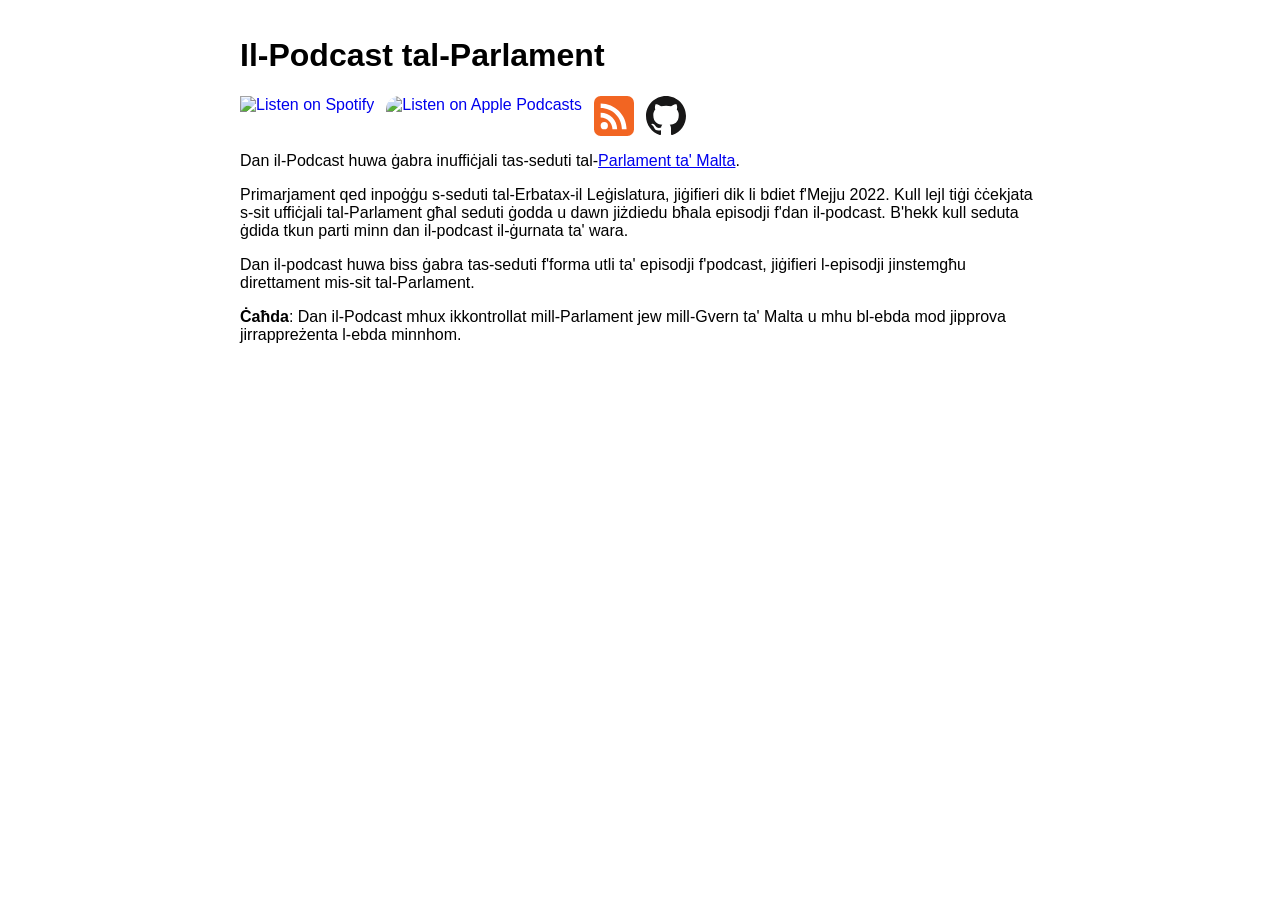
==== public/index.html @ f611dece "Fix index.html: add doctype + lang=mt, use absolute RSS URL Co-authored-by: mdebono <1419715+mdebono" ====
<!doctype html>
<html lang="mt">
    <head>
        <meta charset="utf-8">
        <meta name="viewport" content="width=device-width, initial-scale=1">
        <title>Il-Podcast tal-Parlament</title>
        <link type="application/rss+xml" rel="alternate" title="Il-Podcast tal-Parlament" href="https://parlament.podcast.mt/rss/podcast.rss"/>
        <style>
            body {
                font-family: sans-serif;
                max-width: 800px;
                margin: 0 auto;
                padding: 1em;
            }
            .badges {
                display: flex;
                flex-wrap: wrap;
                gap: 0.75em;
                align-items: center;
                margin-bottom: 1em;
            }
            .badges a {
                display: inline-flex;
                align-items: center;
                text-decoration: none;
            }
        </style>
    </head>
    <body>
        <h1>Il-Podcast tal-Parlament</h1>

        <div class="badges">
            <a href="https://open.spotify.com/show/41wjGno413H9zT7NEJZxs6">
                <img src="img/spotify-podcast-badge-wht-grn-165x40.svg" height="40" alt="Listen on Spotify"></a>

            <a href="https://podcasts.apple.com/us/podcast/il-podcast-tal-parlament/id1657492240?itsct=podcast_box_badge&amp;itscg=30200&amp;ls=1" style="overflow: hidden; border-radius: 13px; height: 40px;">
                <img src="https://tools.applemediaservices.com/api/badges/listen-on-apple-podcasts/badge/en-us?size=250x83&amp;releaseDate=1669820400&h=954d2b16116d54492a51d98b7aefca2b" alt="Listen on Apple Podcasts" style="border-radius: 13px; height: 40px;"></a>

            <a href="https://parlament.podcast.mt/rss/podcast.rss" title="RSS Feed">
                <svg xmlns="http://www.w3.org/2000/svg" viewBox="0 0 24 24" width="40" height="40" aria-label="RSS Feed">
                    <rect width="24" height="24" rx="4" fill="#f26522"/>
                    <circle cx="6.18" cy="17.82" r="2.18" fill="white"/>
                    <path d="M4 4.44v2.83c7.03 0 12.73 5.7 12.73 12.73h2.83c0-8.59-6.97-15.56-15.56-15.56zm0 5.66v2.83c3.9 0 7.07 3.17 7.07 7.07h2.83c0-5.47-4.43-9.9-9.9-9.9z" fill="white"/>
                </svg>
            </a>

            <a href="https://github.com/mdebono/parlament.podcast.mt" title="GitHub">
                <svg xmlns="http://www.w3.org/2000/svg" viewBox="0 0 24 24" width="40" height="40" aria-label="GitHub">
                    <path fill="#181717" d="M12 0C5.37 0 0 5.37 0 12c0 5.31 3.435 9.795 8.205 11.385.6.105.825-.255.825-.57 0-.285-.015-1.23-.015-2.235-3.015.555-3.795-.735-4.035-1.41-.135-.345-.72-1.41-1.23-1.695-.42-.225-1.02-.78-.015-.795.945-.015 1.62.87 1.845 1.23 1.08 1.815 2.805 1.305 3.495.99.105-.78.42-1.305.765-1.605-2.67-.3-5.46-1.335-5.46-5.925 0-1.305.465-2.385 1.23-3.225-.12-.3-.54-1.53.12-3.18 0 0 1.005-.315 3.3 1.23.96-.27 1.98-.405 3-.405s2.04.135 3 .405c2.295-1.56 3.3-1.23 3.3-1.23.66 1.65.24 2.88.12 3.18.765.84 1.23 1.905 1.23 3.225 0 4.605-2.805 5.625-5.475 5.925.435.375.81 1.095.81 2.22 0 1.605-.015 2.895-.015 3.3 0 .315.225.69.825.57A12.02 12.02 0 0 0 24 12c0-6.63-5.37-12-12-12z"/>
                </svg>
            </a>
        </div>

        <p>Dan il-Podcast huwa ġabra inuffiċjali tas-seduti tal-<a href="https://parlament.mt/">Parlament ta' Malta</a>.</p>
        <p>Primarjament qed inpoġġu s-seduti tal-Erbatax-il Leġislatura, jiġifieri dik li bdiet f'Mejju 2022.
            Kull lejl tiġi ċċekjata s-sit uffiċjali tal-Parlament għal seduti ġodda u dawn jiżdiedu bħala episodji f'dan il-podcast.
            B'hekk kull seduta ġdida tkun parti minn dan il-podcast il-ġurnata ta' wara.</p>
        <p>Dan il-podcast huwa biss ġabra tas-seduti f'forma utli ta' episodji f'podcast, jiġifieri l-episodji jinstemgħu direttament mis-sit tal-Parlament.</p>
        <p><strong>Ċaħda</strong>: Dan il-Podcast mhux ikkontrollat mill-Parlament jew mill-Gvern ta' Malta u mhu bl-ebda mod jipprova jirrappreżenta l-ebda minnhom.</p>
    </body>
</html>
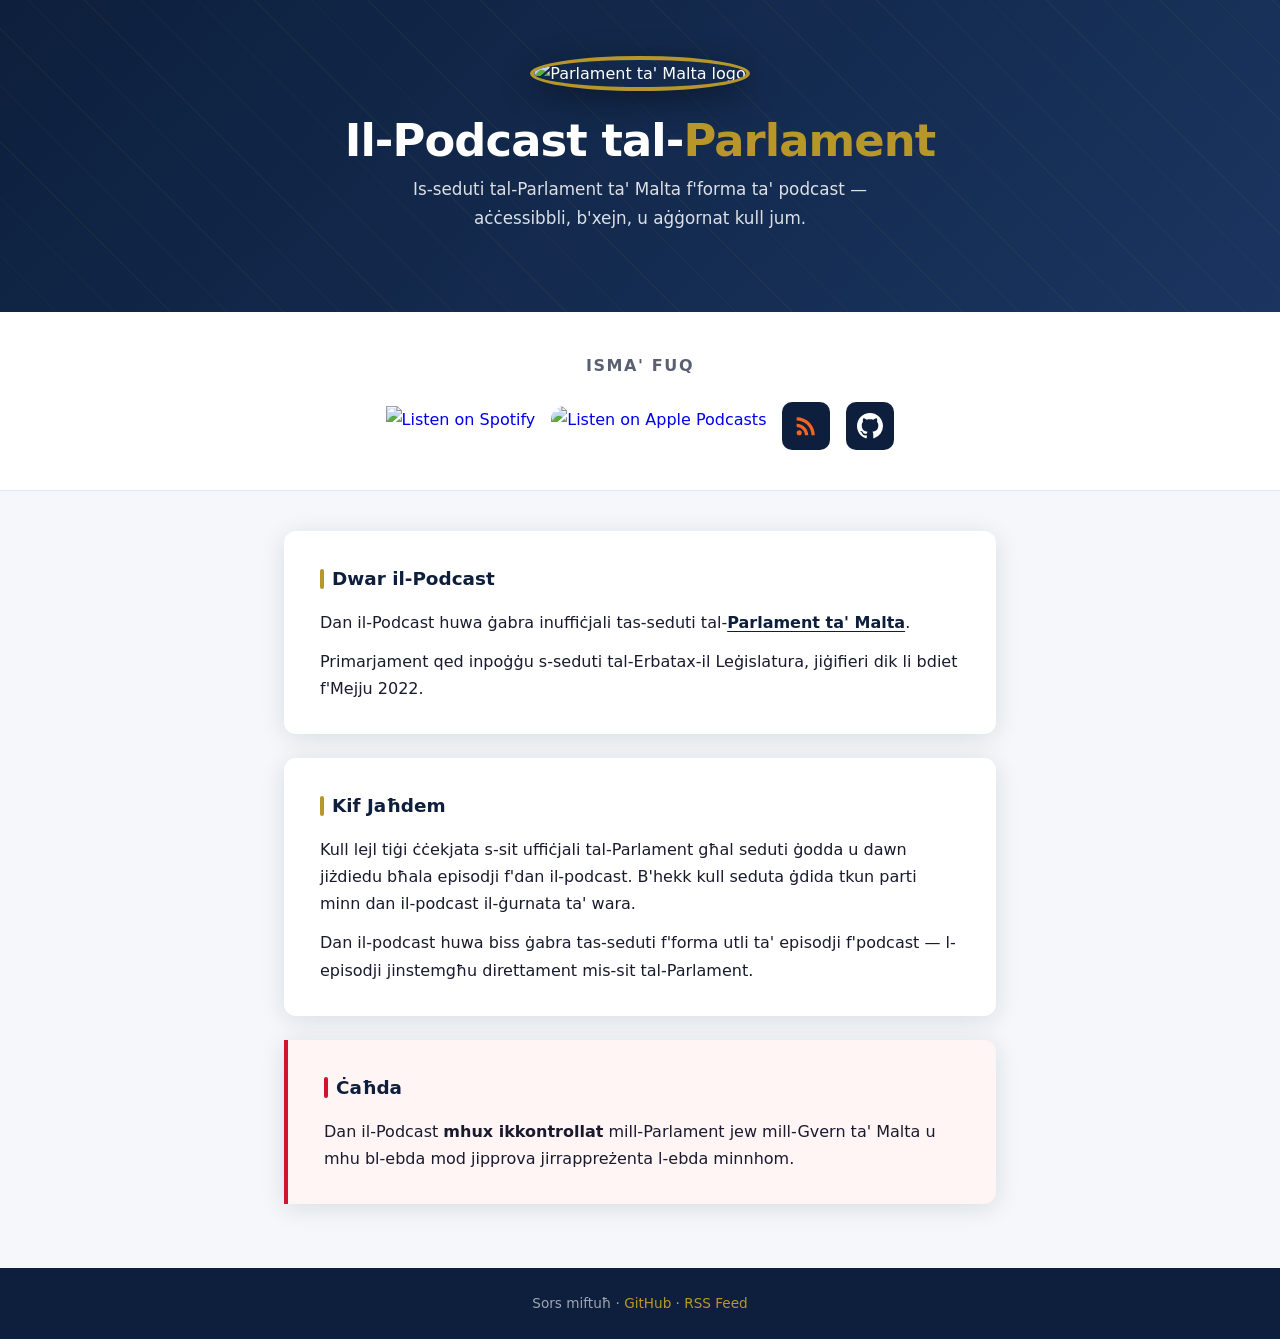
==== commit ee992940: "Overhaul index.html to professional design Co-authored-by: mdebono <1419715+mdebono@users.noreply.gi" ====
--- a/public/index.html
+++ b/public/index.html
@@ -4,58 +4,276 @@
         <meta charset="utf-8">
         <meta name="viewport" content="width=device-width, initial-scale=1">
         <title>Il-Podcast tal-Parlament</title>
+        <meta name="description" content="Ġabra inuffiċjali tas-seduti tal-Parlament ta' Malta f'forma ta' podcast.">
         <link type="application/rss+xml" rel="alternate" title="Il-Podcast tal-Parlament" href="https://parlament.podcast.mt/rss/podcast.rss"/>
         <style>
+            *, *::before, *::after { box-sizing: border-box; margin: 0; padding: 0; }
+
+            :root {
+                --navy:  #0d1f3c;
+                --gold:  #b8972a;
+                --red:   #cf142b;
+                --rss:   #f26522;
+                --light: #f5f7fa;
+                --card:  #ffffff;
+                --text:  #1a1a2e;
+                --muted: #5a6070;
+                --radius: 12px;
+                --shadow: 0 4px 24px rgba(13,31,60,.12);
+            }
+
+            html { scroll-behavior: smooth; }
+
             body {
-                font-family: sans-serif;
-                max-width: 800px;
+                font-family: 'Segoe UI', system-ui, -apple-system, sans-serif;
+                background: var(--light);
+                color: var(--text);
+                line-height: 1.7;
+                min-height: 100vh;
+                display: flex;
+                flex-direction: column;
+            }
+
+            /* ── Hero ── */
+            .hero {
+                background: linear-gradient(135deg, var(--navy) 0%, #1a3560 100%);
+                color: #fff;
+                padding: 3.5rem 1.5rem 3rem;
+                text-align: center;
+                position: relative;
+                overflow: hidden;
+            }
+            .hero::before {
+                content: '';
+                position: absolute;
+                inset: 0;
+                background: repeating-linear-gradient(
+                    45deg,
+                    rgba(184,151,42,.06) 0px,
+                    rgba(184,151,42,.06) 1px,
+                    transparent 1px,
+                    transparent 40px
+                );
+                pointer-events: none;
+            }
+            .hero-inner {
+                position: relative;
+                max-width: 760px;
                 margin: 0 auto;
-                padding: 1em;
+            }
+            .hero-logo {
+                width: 130px;
+                height: 130px;
+                object-fit: cover;
+                border-radius: 50%;
+                border: 4px solid var(--gold);
+                box-shadow: 0 8px 32px rgba(0,0,0,.4);
+                margin-bottom: 1.4rem;
+            }
+            .hero h1 {
+                font-size: clamp(1.8rem, 5vw, 2.8rem);
+                font-weight: 700;
+                letter-spacing: -.02em;
+                margin-bottom: .5rem;
+                line-height: 1.2;
+            }
+            .hero h1 span {
+                color: var(--gold);
+            }
+            .hero-subtitle {
+                font-size: 1.05rem;
+                opacity: .85;
+                max-width: 520px;
+                margin: 0 auto 2rem;
+            }
+
+            /* ── Listen badges ── */
+            .listen-section {
+                background: var(--card);
+                padding: 2.5rem 1.5rem;
+                text-align: center;
+                border-bottom: 1px solid #e4e8f0;
+            }
+            .listen-section h2 {
+                font-size: 1rem;
+                font-weight: 600;
+                text-transform: uppercase;
+                letter-spacing: .1em;
+                color: var(--muted);
+                margin-bottom: 1.4rem;
             }
             .badges {
                 display: flex;
                 flex-wrap: wrap;
-                gap: 0.75em;
-                align-items: center;
-                margin-bottom: 1em;
-            }
-            .badges a {
+                gap: 1rem;
+                align-items: center;
+                justify-content: center;
+            }
+            .badge-link {
                 display: inline-flex;
                 align-items: center;
                 text-decoration: none;
+                border-radius: 10px;
+                transition: transform .18s ease, box-shadow .18s ease;
+            }
+            .badge-link:hover {
+                transform: translateY(-3px);
+                box-shadow: 0 6px 20px rgba(13,31,60,.18);
+            }
+            .badge-link img { display: block; }
+            .badge-apple { border-radius: 13px; height: 40px; overflow: hidden; }
+            .badge-apple img { border-radius: 13px; height: 40px; }
+
+            .badge-icon {
+                display: inline-flex;
+                align-items: center;
+                justify-content: center;
+                width: 48px;
+                height: 48px;
+                border-radius: 10px;
+                background: var(--navy);
+                transition: transform .18s ease, box-shadow .18s ease;
+            }
+            .badge-icon:hover {
+                transform: translateY(-3px);
+                box-shadow: 0 6px 20px rgba(13,31,60,.18);
+            }
+            .badge-icon svg { display: block; }
+            .badge-icon-rss { color: var(--rss); }
+
+            /* ── Main content ── */
+            main {
+                flex: 1;
+                max-width: 760px;
+                margin: 0 auto;
+                padding: 2.5rem 1.5rem;
+                width: 100%;
+            }
+
+            .card {
+                background: var(--card);
+                border-radius: var(--radius);
+                box-shadow: var(--shadow);
+                padding: 2rem 2.25rem;
+                margin-bottom: 1.5rem;
+            }
+            .card h2 {
+                font-size: 1.15rem;
+                font-weight: 700;
+                color: var(--navy);
+                margin-bottom: .9rem;
+                display: flex;
+                align-items: center;
+                gap: .5rem;
+            }
+            .card h2::before {
+                content: '';
+                display: inline-block;
+                width: 4px;
+                height: 1.1em;
+                background: var(--gold);
+                border-radius: 2px;
+                flex-shrink: 0;
+            }
+            .card p {
+                color: var(--text);
+                margin-bottom: .75rem;
+            }
+            .card p:last-child { margin-bottom: 0; }
+            .card a {
+                color: var(--navy);
+                font-weight: 600;
+                text-underline-offset: 3px;
+            }
+            .card a:hover { color: var(--red); }
+
+            .disclaimer {
+                border-left: 4px solid var(--red);
+                background: #fff5f5;
+                border-radius: 0 var(--radius) var(--radius) 0;
+            }
+            .disclaimer h2::before { background: var(--red); }
+
+            /* ── Footer ── */
+            footer {
+                background: var(--navy);
+                color: rgba(255,255,255,.6);
+                text-align: center;
+                font-size: .85rem;
+                padding: 1.5rem 1rem;
+            }
+            footer a {
+                color: var(--gold);
+                text-decoration: none;
+            }
+            footer a:hover { text-decoration: underline; }
+
+            @media (max-width: 480px) {
+                .card { padding: 1.5rem 1.25rem; }
             }
         </style>
     </head>
     <body>
-        <h1>Il-Podcast tal-Parlament</h1>
-
-        <div class="badges">
-            <a href="https://open.spotify.com/show/41wjGno413H9zT7NEJZxs6">
-                <img src="img/spotify-podcast-badge-wht-grn-165x40.svg" height="40" alt="Listen on Spotify"></a>
-
-            <a href="https://podcasts.apple.com/us/podcast/il-podcast-tal-parlament/id1657492240?itsct=podcast_box_badge&amp;itscg=30200&amp;ls=1" style="overflow: hidden; border-radius: 13px; height: 40px;">
-                <img src="https://tools.applemediaservices.com/api/badges/listen-on-apple-podcasts/badge/en-us?size=250x83&amp;releaseDate=1669820400&h=954d2b16116d54492a51d98b7aefca2b" alt="Listen on Apple Podcasts" style="border-radius: 13px; height: 40px;"></a>
-
-            <a href="https://parlament.podcast.mt/rss/podcast.rss" title="RSS Feed">
-                <svg xmlns="http://www.w3.org/2000/svg" viewBox="0 0 24 24" width="40" height="40" aria-label="RSS Feed">
-                    <rect width="24" height="24" rx="4" fill="#f26522"/>
-                    <circle cx="6.18" cy="17.82" r="2.18" fill="white"/>
-                    <path d="M4 4.44v2.83c7.03 0 12.73 5.7 12.73 12.73h2.83c0-8.59-6.97-15.56-15.56-15.56zm0 5.66v2.83c3.9 0 7.07 3.17 7.07 7.07h2.83c0-5.47-4.43-9.9-9.9-9.9z" fill="white"/>
-                </svg>
-            </a>
-
-            <a href="https://github.com/mdebono/parlament.podcast.mt" title="GitHub">
-                <svg xmlns="http://www.w3.org/2000/svg" viewBox="0 0 24 24" width="40" height="40" aria-label="GitHub">
-                    <path fill="#181717" d="M12 0C5.37 0 0 5.37 0 12c0 5.31 3.435 9.795 8.205 11.385.6.105.825-.255.825-.57 0-.285-.015-1.23-.015-2.235-3.015.555-3.795-.735-4.035-1.41-.135-.345-.72-1.41-1.23-1.695-.42-.225-1.02-.78-.015-.795.945-.015 1.62.87 1.845 1.23 1.08 1.815 2.805 1.305 3.495.99.105-.78.42-1.305.765-1.605-2.67-.3-5.46-1.335-5.46-5.925 0-1.305.465-2.385 1.23-3.225-.12-.3-.54-1.53.12-3.18 0 0 1.005-.315 3.3 1.23.96-.27 1.98-.405 3-.405s2.04.135 3 .405c2.295-1.56 3.3-1.23 3.3-1.23.66 1.65.24 2.88.12 3.18.765.84 1.23 1.905 1.23 3.225 0 4.605-2.805 5.625-5.475 5.925.435.375.81 1.095.81 2.22 0 1.605-.015 2.895-.015 3.3 0 .315.225.69.825.57A12.02 12.02 0 0 0 24 12c0-6.63-5.37-12-12-12z"/>
-                </svg>
-            </a>
-        </div>
-
-        <p>Dan il-Podcast huwa ġabra inuffiċjali tas-seduti tal-<a href="https://parlament.mt/">Parlament ta' Malta</a>.</p>
-        <p>Primarjament qed inpoġġu s-seduti tal-Erbatax-il Leġislatura, jiġifieri dik li bdiet f'Mejju 2022.
-            Kull lejl tiġi ċċekjata s-sit uffiċjali tal-Parlament għal seduti ġodda u dawn jiżdiedu bħala episodji f'dan il-podcast.
-            B'hekk kull seduta ġdida tkun parti minn dan il-podcast il-ġurnata ta' wara.</p>
-        <p>Dan il-podcast huwa biss ġabra tas-seduti f'forma utli ta' episodji f'podcast, jiġifieri l-episodji jinstemgħu direttament mis-sit tal-Parlament.</p>
-        <p><strong>Ċaħda</strong>: Dan il-Podcast mhux ikkontrollat mill-Parlament jew mill-Gvern ta' Malta u mhu bl-ebda mod jipprova jirrappreżenta l-ebda minnhom.</p>
+
+        <!-- Hero -->
+        <header class="hero">
+            <div class="hero-inner">
+                <img class="hero-logo" src="img/parlament-logo.jpg" alt="Parlament ta' Malta logo">
+                <h1>Il-Podcast tal-<span>Parlament</span></h1>
+                <p class="hero-subtitle">Is-seduti tal-Parlament ta' Malta f'forma ta' podcast — aċċessibbli, b'xejn, u aġġornat kull jum.</p>
+            </div>
+        </header>
+
+        <!-- Listen On -->
+        <section class="listen-section">
+            <h2>Isma' fuq</h2>
+            <div class="badges">
+                <a class="badge-link" href="https://open.spotify.com/show/41wjGno413H9zT7NEJZxs6" title="Listen on Spotify">
+                    <img src="img/spotify-podcast-badge-wht-grn-165x40.svg" height="40" alt="Listen on Spotify">
+                </a>
+
+                <a class="badge-link badge-apple" href="https://podcasts.apple.com/us/podcast/il-podcast-tal-parlament/id1657492240?itsct=podcast_box_badge&amp;itscg=30200&amp;ls=1" title="Listen on Apple Podcasts">
+                    <img src="https://tools.applemediaservices.com/api/badges/listen-on-apple-podcasts/badge/en-us?size=250x83&amp;releaseDate=1669820400&h=954d2b16116d54492a51d98b7aefca2b" alt="Listen on Apple Podcasts">
+                </a>
+
+                <a class="badge-icon badge-icon-rss" href="https://parlament.podcast.mt/rss/podcast.rss" title="RSS Feed">
+                    <svg xmlns="http://www.w3.org/2000/svg" viewBox="0 0 24 24" width="28" height="28" aria-label="RSS Feed">
+                        <circle cx="6.18" cy="17.82" r="2.18" fill="currentColor"/>
+                        <path d="M4 4.44v2.83c7.03 0 12.73 5.7 12.73 12.73h2.83c0-8.59-6.97-15.56-15.56-15.56zm0 5.66v2.83c3.9 0 7.07 3.17 7.07 7.07h2.83c0-5.47-4.43-9.9-9.9-9.9z" fill="currentColor"/>
+                    </svg>
+                </a>
+
+                <a class="badge-icon" href="https://github.com/mdebono/parlament.podcast.mt" title="GitHub">
+                    <svg xmlns="http://www.w3.org/2000/svg" viewBox="0 0 24 24" width="26" height="26" aria-label="GitHub">
+                        <path fill="#ffffff" d="M12 0C5.37 0 0 5.37 0 12c0 5.31 3.435 9.795 8.205 11.385.6.105.825-.255.825-.57 0-.285-.015-1.23-.015-2.235-3.015.555-3.795-.735-4.035-1.41-.135-.345-.72-1.41-1.23-1.695-.42-.225-1.02-.78-.015-.795.945-.015 1.62.87 1.845 1.23 1.08 1.815 2.805 1.305 3.495.99.105-.78.42-1.305.765-1.605-2.67-.3-5.46-1.335-5.46-5.925 0-1.305.465-2.385 1.23-3.225-.12-.3-.54-1.53.12-3.18 0 0 1.005-.315 3.3 1.23.96-.27 1.98-.405 3-.405s2.04.135 3 .405c2.295-1.56 3.3-1.23 3.3-1.23.66 1.65.24 2.88.12 3.18.765.84 1.23 1.905 1.23 3.225 0 4.605-2.805 5.625-5.475 5.925.435.375.81 1.095.81 2.22 0 1.605-.015 2.895-.015 3.3 0 .315.225.69.825.57A12.02 12.02 0 0 0 24 12c0-6.63-5.37-12-12-12z"/>
+                    </svg>
+                </a>
+            </div>
+        </section>
+
+        <!-- Main content cards -->
+        <main>
+            <article class="card">
+                <h2>Dwar il-Podcast</h2>
+                <p>Dan il-Podcast huwa ġabra inuffiċjali tas-seduti tal-<a href="https://parlament.mt/">Parlament ta' Malta</a>.</p>
+                <p>Primarjament qed inpoġġu s-seduti tal-Erbatax-il Leġislatura, jiġifieri dik li bdiet f'Mejju 2022.</p>
+            </article>
+
+            <article class="card">
+                <h2>Kif Jaħdem</h2>
+                <p>Kull lejl tiġi ċċekjata s-sit uffiċjali tal-Parlament għal seduti ġodda u dawn jiżdiedu bħala episodji f'dan il-podcast. B'hekk kull seduta ġdida tkun parti minn dan il-podcast il-ġurnata ta' wara.</p>
+                <p>Dan il-podcast huwa biss ġabra tas-seduti f'forma utli ta' episodji f'podcast — l-episodji jinstemgħu direttament mis-sit tal-Parlament.</p>
+            </article>
+
+            <article class="card disclaimer">
+                <h2>Ċaħda</h2>
+                <p>Dan il-Podcast <strong>mhux ikkontrollat</strong> mill-Parlament jew mill-Gvern ta' Malta u mhu bl-ebda mod jipprova jirrappreżenta l-ebda minnhom.</p>
+            </article>
+        </main>
+
+        <footer>
+            <p>Sors miftuħ · <a href="https://github.com/mdebono/parlament.podcast.mt">GitHub</a> · <a href="https://parlament.podcast.mt/rss/podcast.rss">RSS Feed</a></p>
+        </footer>
+
     </body>
 </html>
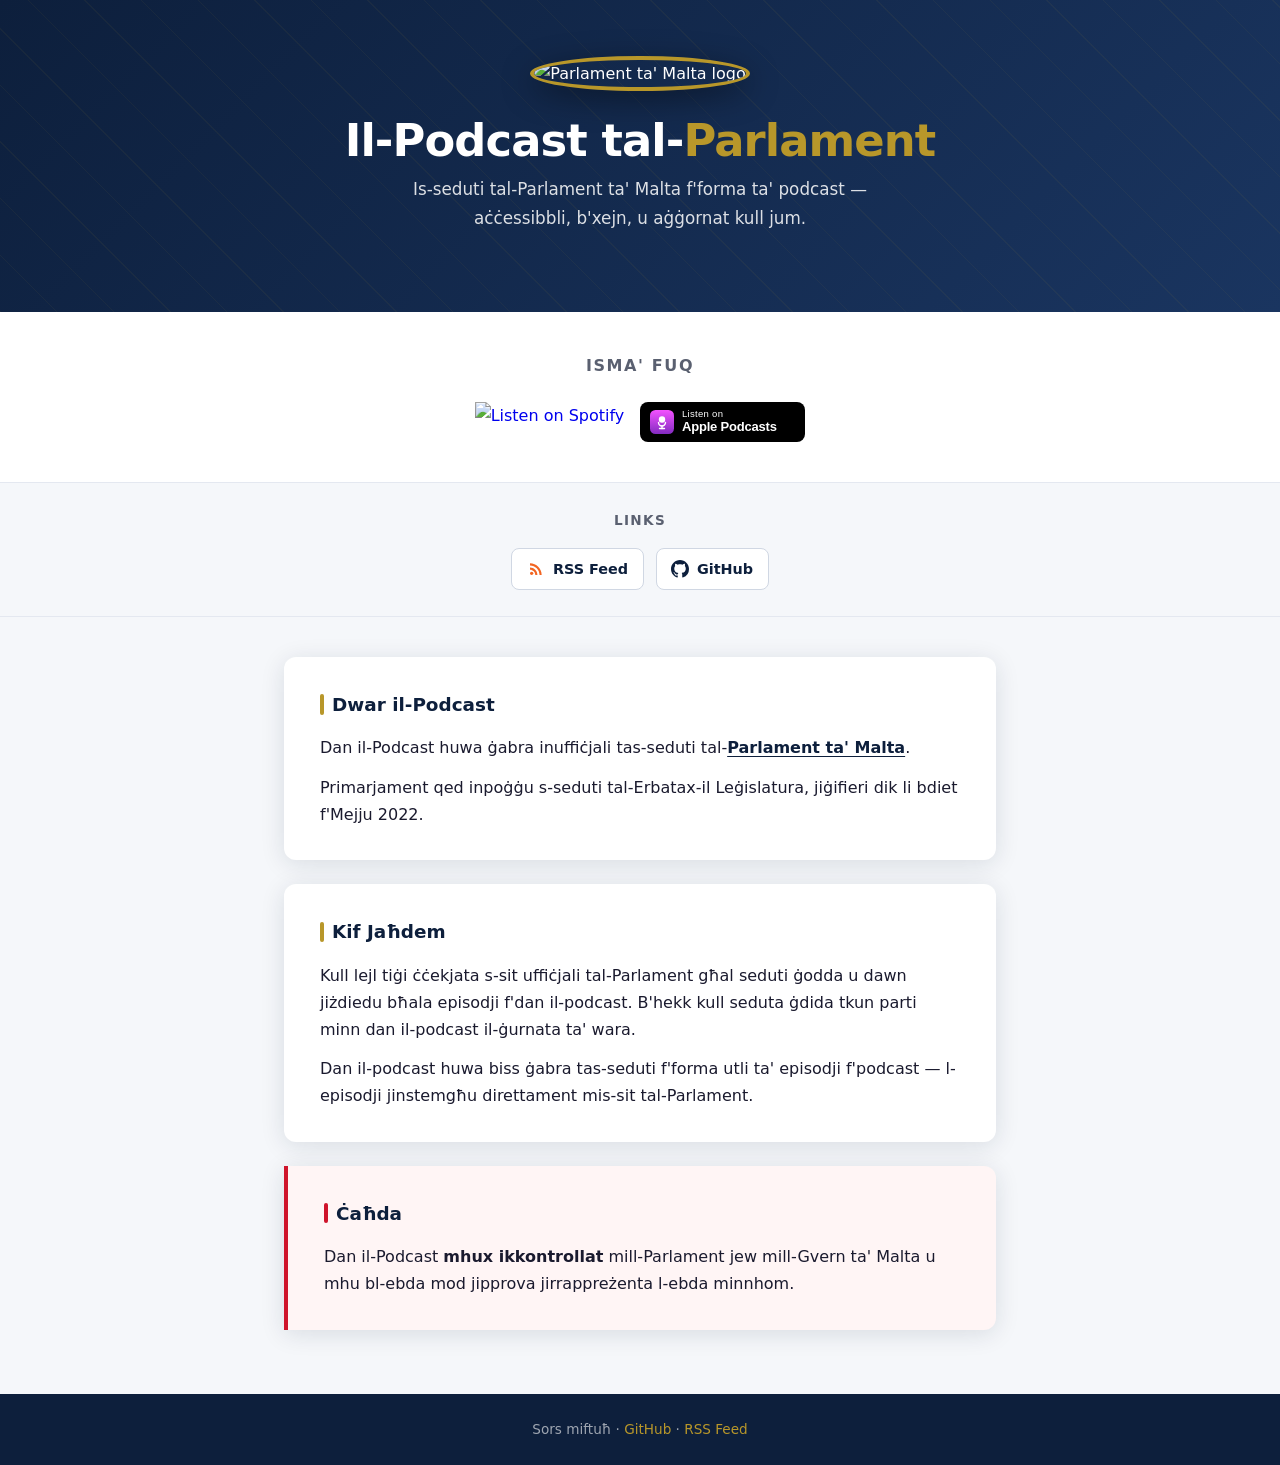
==== commit f4edc273: "Fix Apple Podcasts badge (local SVG) and separate RSS/GitHub into Links section Co-authored-by: mdeb" ====
--- a/public/index.html
+++ b/public/index.html
@@ -121,25 +121,49 @@
                 box-shadow: 0 6px 20px rgba(13,31,60,.18);
             }
             .badge-link img { display: block; }
-            .badge-apple { border-radius: 13px; height: 40px; overflow: hidden; }
-            .badge-apple img { border-radius: 13px; height: 40px; }
-
-            .badge-icon {
+
+            /* ── Links section ── */
+            .links-section {
+                background: var(--light);
+                padding: 1.6rem 1.5rem;
+                text-align: center;
+                border-bottom: 1px solid #e4e8f0;
+            }
+            .links-section h2 {
+                font-size: .85rem;
+                font-weight: 600;
+                text-transform: uppercase;
+                letter-spacing: .1em;
+                color: var(--muted);
+                margin-bottom: 1rem;
+            }
+            .icon-links {
+                display: flex;
+                flex-wrap: wrap;
+                gap: .75rem;
+                align-items: center;
+                justify-content: center;
+            }
+            .icon-link {
                 display: inline-flex;
                 align-items: center;
-                justify-content: center;
-                width: 48px;
-                height: 48px;
-                border-radius: 10px;
-                background: var(--navy);
-                transition: transform .18s ease, box-shadow .18s ease;
-            }
-            .badge-icon:hover {
-                transform: translateY(-3px);
-                box-shadow: 0 6px 20px rgba(13,31,60,.18);
-            }
-            .badge-icon svg { display: block; }
-            .badge-icon-rss { color: var(--rss); }
+                gap: .5rem;
+                text-decoration: none;
+                color: var(--navy);
+                font-size: .9rem;
+                font-weight: 600;
+                padding: .5rem .9rem;
+                border-radius: 8px;
+                border: 1.5px solid #d0d7e3;
+                background: var(--card);
+                transition: border-color .18s ease, box-shadow .18s ease, transform .18s ease;
+            }
+            .icon-link:hover {
+                border-color: var(--navy);
+                box-shadow: 0 4px 14px rgba(13,31,60,.12);
+                transform: translateY(-2px);
+            }
+            .icon-link svg { flex-shrink: 0; }
 
             /* ── Main content ── */
             main {
@@ -232,21 +256,29 @@
                     <img src="img/spotify-podcast-badge-wht-grn-165x40.svg" height="40" alt="Listen on Spotify">
                 </a>
 
-                <a class="badge-link badge-apple" href="https://podcasts.apple.com/us/podcast/il-podcast-tal-parlament/id1657492240?itsct=podcast_box_badge&amp;itscg=30200&amp;ls=1" title="Listen on Apple Podcasts">
-                    <img src="https://tools.applemediaservices.com/api/badges/listen-on-apple-podcasts/badge/en-us?size=250x83&amp;releaseDate=1669820400&h=954d2b16116d54492a51d98b7aefca2b" alt="Listen on Apple Podcasts">
+                <a class="badge-link" href="https://podcasts.apple.com/us/podcast/il-podcast-tal-parlament/id1657492240?itsct=podcast_box_badge&amp;itscg=30200&amp;ls=1" title="Listen on Apple Podcasts">
+                    <img src="img/apple-podcasts-badge.svg" height="40" alt="Listen on Apple Podcasts">
                 </a>
-
-                <a class="badge-icon badge-icon-rss" href="https://parlament.podcast.mt/rss/podcast.rss" title="RSS Feed">
-                    <svg xmlns="http://www.w3.org/2000/svg" viewBox="0 0 24 24" width="28" height="28" aria-label="RSS Feed">
+            </div>
+        </section>
+
+        <!-- RSS & GitHub links -->
+        <section class="links-section">
+            <h2>Links</h2>
+            <div class="icon-links">
+                <a class="icon-link" href="https://parlament.podcast.mt/rss/podcast.rss" title="RSS Feed">
+                    <svg xmlns="http://www.w3.org/2000/svg" viewBox="0 0 24 24" width="18" height="18" aria-hidden="true" style="color:var(--rss)">
                         <circle cx="6.18" cy="17.82" r="2.18" fill="currentColor"/>
                         <path d="M4 4.44v2.83c7.03 0 12.73 5.7 12.73 12.73h2.83c0-8.59-6.97-15.56-15.56-15.56zm0 5.66v2.83c3.9 0 7.07 3.17 7.07 7.07h2.83c0-5.47-4.43-9.9-9.9-9.9z" fill="currentColor"/>
                     </svg>
+                    RSS Feed
                 </a>
 
-                <a class="badge-icon" href="https://github.com/mdebono/parlament.podcast.mt" title="GitHub">
-                    <svg xmlns="http://www.w3.org/2000/svg" viewBox="0 0 24 24" width="26" height="26" aria-label="GitHub">
-                        <path fill="#ffffff" d="M12 0C5.37 0 0 5.37 0 12c0 5.31 3.435 9.795 8.205 11.385.6.105.825-.255.825-.57 0-.285-.015-1.23-.015-2.235-3.015.555-3.795-.735-4.035-1.41-.135-.345-.72-1.41-1.23-1.695-.42-.225-1.02-.78-.015-.795.945-.015 1.62.87 1.845 1.23 1.08 1.815 2.805 1.305 3.495.99.105-.78.42-1.305.765-1.605-2.67-.3-5.46-1.335-5.46-5.925 0-1.305.465-2.385 1.23-3.225-.12-.3-.54-1.53.12-3.18 0 0 1.005-.315 3.3 1.23.96-.27 1.98-.405 3-.405s2.04.135 3 .405c2.295-1.56 3.3-1.23 3.3-1.23.66 1.65.24 2.88.12 3.18.765.84 1.23 1.905 1.23 3.225 0 4.605-2.805 5.625-5.475 5.925.435.375.81 1.095.81 2.22 0 1.605-.015 2.895-.015 3.3 0 .315.225.69.825.57A12.02 12.02 0 0 0 24 12c0-6.63-5.37-12-12-12z"/>
+                <a class="icon-link" href="https://github.com/mdebono/parlament.podcast.mt" title="GitHub">
+                    <svg xmlns="http://www.w3.org/2000/svg" viewBox="0 0 24 24" width="18" height="18" aria-hidden="true">
+                        <path fill="currentColor" d="M12 0C5.37 0 0 5.37 0 12c0 5.31 3.435 9.795 8.205 11.385.6.105.825-.255.825-.57 0-.285-.015-1.23-.015-2.235-3.015.555-3.795-.735-4.035-1.41-.135-.345-.72-1.41-1.23-1.695-.42-.225-1.02-.78-.015-.795.945-.015 1.62.87 1.845 1.23 1.08 1.815 2.805 1.305 3.495.99.105-.78.42-1.305.765-1.605-2.67-.3-5.46-1.335-5.46-5.925 0-1.305.465-2.385 1.23-3.225-.12-.3-.54-1.53.12-3.18 0 0 1.005-.315 3.3 1.23.96-.27 1.98-.405 3-.405s2.04.135 3 .405c2.295-1.56 3.3-1.23 3.3-1.23.66 1.65.24 2.88.12 3.18.765.84 1.23 1.905 1.23 3.225 0 4.605-2.805 5.625-5.475 5.925.435.375.81 1.095.81 2.22 0 1.605-.015 2.895-.015 3.3 0 .315.225.69.825.57A12.02 12.02 0 0 0 24 12c0-6.63-5.37-12-12-12z"/>
                     </svg>
+                    GitHub
                 </a>
             </div>
         </section>
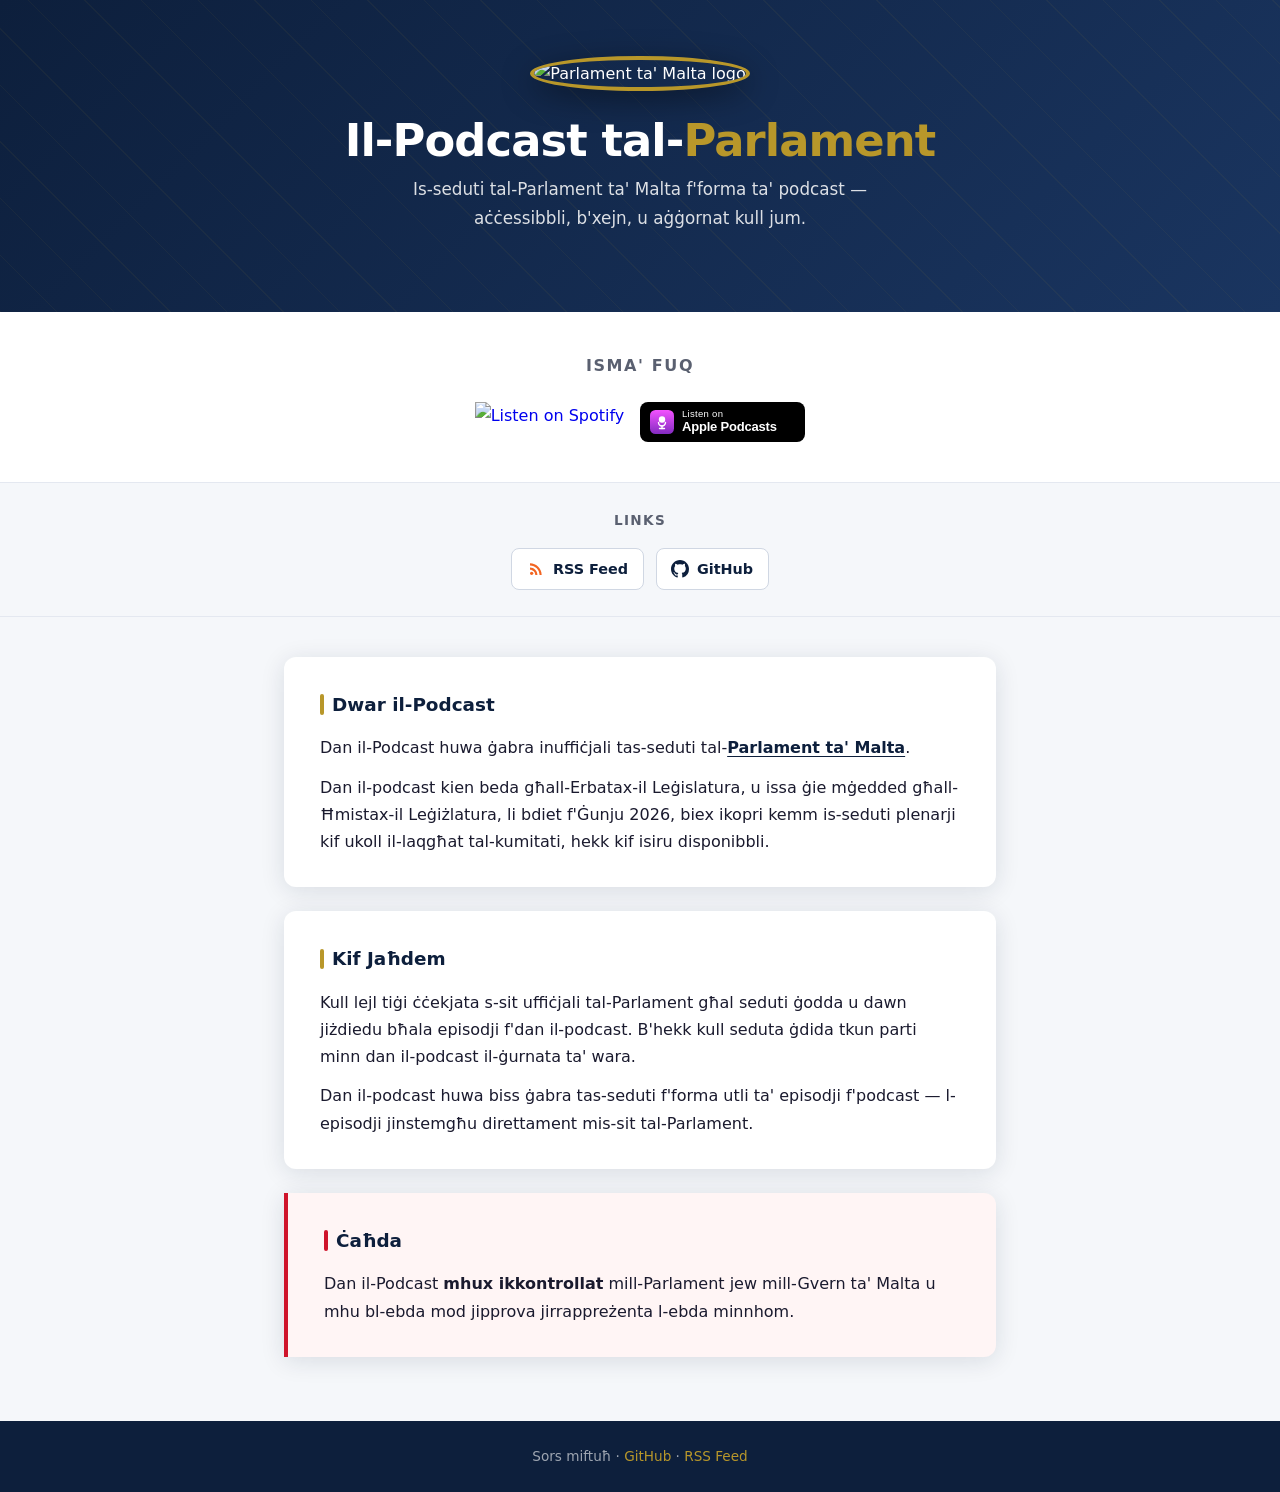
==== commit 6b05aba5: "Update contact email, add feed description links, refresh legislature text - Switch the podcast's it" ====
--- a/public/index.html
+++ b/public/index.html
@@ -6,236 +6,7 @@
         <title>Il-Podcast tal-Parlament</title>
         <meta name="description" content="Ġabra inuffiċjali tas-seduti tal-Parlament ta' Malta f'forma ta' podcast.">
         <link type="application/rss+xml" rel="alternate" title="Il-Podcast tal-Parlament" href="https://parlament.podcast.mt/rss/podcast.rss"/>
-        <style>
-            *, *::before, *::after { box-sizing: border-box; margin: 0; padding: 0; }
-
-            :root {
-                --navy:  #0d1f3c;
-                --gold:  #b8972a;
-                --red:   #cf142b;
-                --rss:   #f26522;
-                --light: #f5f7fa;
-                --card:  #ffffff;
-                --text:  #1a1a2e;
-                --muted: #5a6070;
-                --radius: 12px;
-                --shadow: 0 4px 24px rgba(13,31,60,.12);
-            }
-
-            html { scroll-behavior: smooth; }
-
-            body {
-                font-family: 'Segoe UI', system-ui, -apple-system, sans-serif;
-                background: var(--light);
-                color: var(--text);
-                line-height: 1.7;
-                min-height: 100vh;
-                display: flex;
-                flex-direction: column;
-            }
-
-            /* ── Hero ── */
-            .hero {
-                background: linear-gradient(135deg, var(--navy) 0%, #1a3560 100%);
-                color: #fff;
-                padding: 3.5rem 1.5rem 3rem;
-                text-align: center;
-                position: relative;
-                overflow: hidden;
-            }
-            .hero::before {
-                content: '';
-                position: absolute;
-                inset: 0;
-                background: repeating-linear-gradient(
-                    45deg,
-                    rgba(184,151,42,.06) 0px,
-                    rgba(184,151,42,.06) 1px,
-                    transparent 1px,
-                    transparent 40px
-                );
-                pointer-events: none;
-            }
-            .hero-inner {
-                position: relative;
-                max-width: 760px;
-                margin: 0 auto;
-            }
-            .hero-logo {
-                width: 130px;
-                height: 130px;
-                object-fit: cover;
-                border-radius: 50%;
-                border: 4px solid var(--gold);
-                box-shadow: 0 8px 32px rgba(0,0,0,.4);
-                margin-bottom: 1.4rem;
-            }
-            .hero h1 {
-                font-size: clamp(1.8rem, 5vw, 2.8rem);
-                font-weight: 700;
-                letter-spacing: -.02em;
-                margin-bottom: .5rem;
-                line-height: 1.2;
-            }
-            .hero h1 span {
-                color: var(--gold);
-            }
-            .hero-subtitle {
-                font-size: 1.05rem;
-                opacity: .85;
-                max-width: 520px;
-                margin: 0 auto 2rem;
-            }
-
-            /* ── Listen badges ── */
-            .listen-section {
-                background: var(--card);
-                padding: 2.5rem 1.5rem;
-                text-align: center;
-                border-bottom: 1px solid #e4e8f0;
-            }
-            .listen-section h2 {
-                font-size: 1rem;
-                font-weight: 600;
-                text-transform: uppercase;
-                letter-spacing: .1em;
-                color: var(--muted);
-                margin-bottom: 1.4rem;
-            }
-            .badges {
-                display: flex;
-                flex-wrap: wrap;
-                gap: 1rem;
-                align-items: center;
-                justify-content: center;
-            }
-            .badge-link {
-                display: inline-flex;
-                align-items: center;
-                text-decoration: none;
-                border-radius: 10px;
-                transition: transform .18s ease, box-shadow .18s ease;
-            }
-            .badge-link:hover {
-                transform: translateY(-3px);
-                box-shadow: 0 6px 20px rgba(13,31,60,.18);
-            }
-            .badge-link img { display: block; }
-
-            /* ── Links section ── */
-            .links-section {
-                background: var(--light);
-                padding: 1.6rem 1.5rem;
-                text-align: center;
-                border-bottom: 1px solid #e4e8f0;
-            }
-            .links-section h2 {
-                font-size: .85rem;
-                font-weight: 600;
-                text-transform: uppercase;
-                letter-spacing: .1em;
-                color: var(--muted);
-                margin-bottom: 1rem;
-            }
-            .icon-links {
-                display: flex;
-                flex-wrap: wrap;
-                gap: .75rem;
-                align-items: center;
-                justify-content: center;
-            }
-            .icon-link {
-                display: inline-flex;
-                align-items: center;
-                gap: .5rem;
-                text-decoration: none;
-                color: var(--navy);
-                font-size: .9rem;
-                font-weight: 600;
-                padding: .5rem .9rem;
-                border-radius: 8px;
-                border: 1.5px solid #d0d7e3;
-                background: var(--card);
-                transition: border-color .18s ease, box-shadow .18s ease, transform .18s ease;
-            }
-            .icon-link:hover {
-                border-color: var(--navy);
-                box-shadow: 0 4px 14px rgba(13,31,60,.12);
-                transform: translateY(-2px);
-            }
-            .icon-link svg { flex-shrink: 0; }
-
-            /* ── Main content ── */
-            main {
-                flex: 1;
-                max-width: 760px;
-                margin: 0 auto;
-                padding: 2.5rem 1.5rem;
-                width: 100%;
-            }
-
-            .card {
-                background: var(--card);
-                border-radius: var(--radius);
-                box-shadow: var(--shadow);
-                padding: 2rem 2.25rem;
-                margin-bottom: 1.5rem;
-            }
-            .card h2 {
-                font-size: 1.15rem;
-                font-weight: 700;
-                color: var(--navy);
-                margin-bottom: .9rem;
-                display: flex;
-                align-items: center;
-                gap: .5rem;
-            }
-            .card h2::before {
-                content: '';
-                display: inline-block;
-                width: 4px;
-                height: 1.1em;
-                background: var(--gold);
-                border-radius: 2px;
-                flex-shrink: 0;
-            }
-            .card p {
-                color: var(--text);
-                margin-bottom: .75rem;
-            }
-            .card p:last-child { margin-bottom: 0; }
-            .card a {
-                color: var(--navy);
-                font-weight: 600;
-                text-underline-offset: 3px;
-            }
-            .card a:hover { color: var(--red); }
-
-            .disclaimer {
-                border-left: 4px solid var(--red);
-                background: #fff5f5;
-                border-radius: 0 var(--radius) var(--radius) 0;
-            }
-            .disclaimer h2::before { background: var(--red); }
-
-            /* ── Footer ── */
-            footer {
-                background: var(--navy);
-                color: rgba(255,255,255,.6);
-                text-align: center;
-                font-size: .85rem;
-                padding: 1.5rem 1rem;
-            }
-            footer a {
-                color: var(--gold);
-                text-decoration: none;
-            }
-            footer a:hover { text-decoration: underline; }
-
-            @media (max-width: 480px) {
-                .card { padding: 1.5rem 1.25rem; }
-            }
-        </style>
+        <link rel="stylesheet" href="css/style.css">
     </head>
     <body>
 
@@ -267,7 +38,7 @@
             <h2>Links</h2>
             <div class="icon-links">
                 <a class="icon-link" href="https://parlament.podcast.mt/rss/podcast.rss" title="RSS Feed">
-                    <svg xmlns="http://www.w3.org/2000/svg" viewBox="0 0 24 24" width="18" height="18" aria-hidden="true" style="color:var(--rss)">
+                    <svg class="icon-rss" xmlns="http://www.w3.org/2000/svg" viewBox="0 0 24 24" width="18" height="18" aria-hidden="true">
                         <circle cx="6.18" cy="17.82" r="2.18" fill="currentColor"/>
                         <path d="M4 4.44v2.83c7.03 0 12.73 5.7 12.73 12.73h2.83c0-8.59-6.97-15.56-15.56-15.56zm0 5.66v2.83c3.9 0 7.07 3.17 7.07 7.07h2.83c0-5.47-4.43-9.9-9.9-9.9z" fill="currentColor"/>
                     </svg>
@@ -288,7 +59,7 @@
             <article class="card">
                 <h2>Dwar il-Podcast</h2>
                 <p>Dan il-Podcast huwa ġabra inuffiċjali tas-seduti tal-<a href="https://parlament.mt/">Parlament ta' Malta</a>.</p>
-                <p>Primarjament qed inpoġġu s-seduti tal-Erbatax-il Leġislatura, jiġifieri dik li bdiet f'Mejju 2022.</p>
+                <p>Dan il-podcast kien beda għall-Erbatax-il Leġislatura, u issa ġie mġedded għall-Ħmistax-il Leġiżlatura, li bdiet f'Ġunju 2026, biex ikopri kemm is-seduti plenarji kif ukoll il-laqgħat tal-kumitati, hekk kif isiru disponibbli.</p>
             </article>
 
             <article class="card">
--- a/public/css/style.css
+++ b/public/css/style.css
@@ -0,0 +1,231 @@
+*, *::before, *::after { box-sizing: border-box; margin: 0; padding: 0; }
+
+:root {
+    --navy:  #0d1f3c;
+    --gold:  #b8972a;
+    --red:   #cf142b;
+    --rss:   #f26522;
+    --light: #f5f7fa;
+    --card:  #ffffff;
+    --text:  #1a1a2e;
+    --muted: #5a6070;
+    --radius: 12px;
+    --shadow: 0 4px 24px rgba(13,31,60,.12);
+}
+
+@media (prefers-reduced-motion: no-preference) {
+    html { scroll-behavior: smooth; }
+}
+
+body {
+    font-family: 'Segoe UI', system-ui, -apple-system, sans-serif;
+    background: var(--light);
+    color: var(--text);
+    line-height: 1.7;
+    min-height: 100vh;
+    display: flex;
+    flex-direction: column;
+}
+
+/* ── Hero ── */
+.hero {
+    background: linear-gradient(135deg, var(--navy) 0%, #1a3560 100%);
+    color: #fff;
+    padding: 3.5rem 1.5rem 3rem;
+    text-align: center;
+    position: relative;
+    overflow: hidden;
+}
+.hero::before {
+    content: '';
+    position: absolute;
+    inset: 0;
+    background: repeating-linear-gradient(
+        45deg,
+        rgba(184,151,42,.06) 0px,
+        rgba(184,151,42,.06) 1px,
+        transparent 1px,
+        transparent 40px
+    );
+    pointer-events: none;
+}
+.hero-inner {
+    position: relative;
+    max-width: 760px;
+    margin: 0 auto;
+}
+.hero-logo {
+    width: 130px;
+    height: 130px;
+    object-fit: cover;
+    border-radius: 50%;
+    border: 4px solid var(--gold);
+    box-shadow: 0 8px 32px rgba(0,0,0,.4);
+    margin-bottom: 1.4rem;
+}
+.hero h1 {
+    font-size: clamp(1.8rem, 5vw, 2.8rem);
+    font-weight: 700;
+    letter-spacing: -.02em;
+    margin-bottom: .5rem;
+    line-height: 1.2;
+}
+.hero h1 span {
+    color: var(--gold);
+}
+.hero-subtitle {
+    font-size: 1.05rem;
+    opacity: .85;
+    max-width: 520px;
+    margin: 0 auto 2rem;
+}
+
+/* ── Listen badges ── */
+.listen-section {
+    background: var(--card);
+    padding: 2.5rem 1.5rem;
+    text-align: center;
+    border-bottom: 1px solid #e4e8f0;
+}
+.listen-section h2 {
+    font-size: 1rem;
+    font-weight: 600;
+    text-transform: uppercase;
+    letter-spacing: .1em;
+    color: var(--muted);
+    margin-bottom: 1.4rem;
+}
+.badges {
+    display: flex;
+    flex-wrap: wrap;
+    gap: 1rem;
+    align-items: center;
+    justify-content: center;
+}
+.badge-link {
+    display: inline-flex;
+    align-items: center;
+    text-decoration: none;
+    border-radius: 10px;
+    transition: transform .18s ease, box-shadow .18s ease;
+}
+.badge-link:hover {
+    transform: translateY(-3px);
+    box-shadow: 0 6px 20px rgba(13,31,60,.18);
+}
+.badge-link img { display: block; }
+
+/* ── Links section ── */
+.links-section {
+    background: var(--light);
+    padding: 1.6rem 1.5rem;
+    text-align: center;
+    border-bottom: 1px solid #e4e8f0;
+}
+.links-section h2 {
+    font-size: .85rem;
+    font-weight: 600;
+    text-transform: uppercase;
+    letter-spacing: .1em;
+    color: var(--muted);
+    margin-bottom: 1rem;
+}
+.icon-links {
+    display: flex;
+    flex-wrap: wrap;
+    gap: .75rem;
+    align-items: center;
+    justify-content: center;
+}
+.icon-link {
+    display: inline-flex;
+    align-items: center;
+    gap: .5rem;
+    text-decoration: none;
+    color: var(--navy);
+    font-size: .9rem;
+    font-weight: 600;
+    padding: .5rem .9rem;
+    border-radius: 8px;
+    border: 1.5px solid #d0d7e3;
+    background: var(--card);
+    transition: border-color .18s ease, box-shadow .18s ease, transform .18s ease;
+}
+.icon-link:hover {
+    border-color: var(--navy);
+    box-shadow: 0 4px 14px rgba(13,31,60,.12);
+    transform: translateY(-2px);
+}
+.icon-link svg { flex-shrink: 0; }
+.icon-rss { color: var(--rss); }
+
+/* ── Main content ── */
+main {
+    flex: 1;
+    max-width: 760px;
+    margin: 0 auto;
+    padding: 2.5rem 1.5rem;
+    width: 100%;
+}
+
+.card {
+    background: var(--card);
+    border-radius: var(--radius);
+    box-shadow: var(--shadow);
+    padding: 2rem 2.25rem;
+    margin-bottom: 1.5rem;
+}
+.card h2 {
+    font-size: 1.15rem;
+    font-weight: 700;
+    color: var(--navy);
+    margin-bottom: .9rem;
+    display: flex;
+    align-items: center;
+    gap: .5rem;
+}
+.card h2::before {
+    content: '';
+    display: inline-block;
+    width: 4px;
+    height: 1.1em;
+    background: var(--gold);
+    border-radius: 2px;
+    flex-shrink: 0;
+}
+.card p {
+    color: var(--text);
+    margin-bottom: .75rem;
+}
+.card p:last-child { margin-bottom: 0; }
+.card a {
+    color: var(--navy);
+    font-weight: 600;
+    text-underline-offset: 3px;
+}
+.card a:hover { color: var(--red); }
+
+.disclaimer {
+    border-left: 4px solid var(--red);
+    background: #fff5f5;
+    border-radius: 0 var(--radius) var(--radius) 0;
+}
+.disclaimer h2::before { background: var(--red); }
+
+/* ── Footer ── */
+footer {
+    background: var(--navy);
+    color: rgba(255,255,255,.6);
+    text-align: center;
+    font-size: .85rem;
+    padding: 1.5rem 1rem;
+}
+footer a {
+    color: var(--gold);
+    text-decoration: none;
+}
+footer a:hover { text-decoration: underline; }
+
+@media (max-width: 480px) {
+    .card { padding: 1.5rem 1.25rem; }
+}
